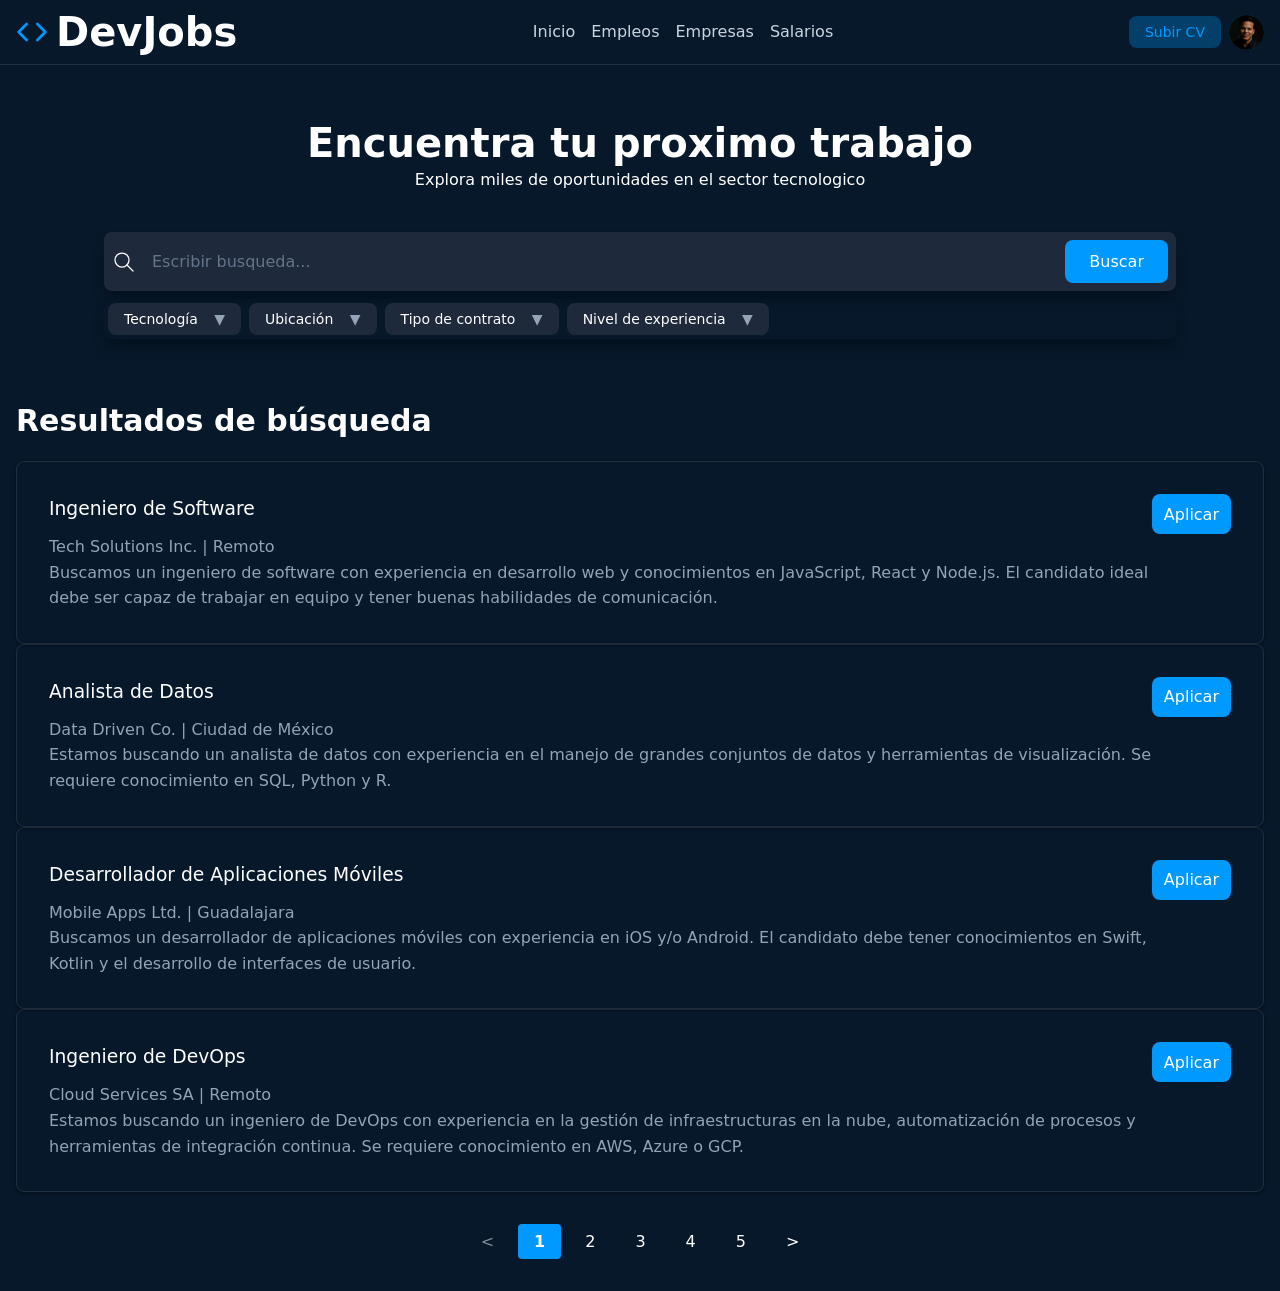
==== empleos.html @ 7d3ff59f "Initial commit Add initial HTML structure, styles, and images for job listing site" ====
<!DOCTYPE html>
<html lang="es">

  <head>
    <meta charset="UTF-8">
    <meta name="description">
    <!-- <meta name="viewport" content="width=device-width, initial-scale=1.0"> -->
    <title>Document</title>
    <link rel="stylesheet" href="./styles.css">
  </head>
  <body>
    <!-- Header -->
    <header>
        <h1>
          <svg fill="none" stroke="currentColor" stroke-linecap="round" stroke-linejoin="round" stroke-width="2"
            viewBox="0 0 24 24" xmlns="http://www.w3.org/2000/svg">
            <polyline points="16 18 22 12 16 6"></polyline>
            <polyline points="8 6 2 12 8 18"></polyline>
          </svg>
          DevJobs
        </h1>
        <nav>
          <a href="index.html">Inicio</a>
          <a href="empleos.html">Empleos</a>
          <a href="empresas.html">Empresas</a>
          <a href="salarios.html">Salarios</a>
        </nav>
      <div>
        <button type="button">Subir CV</button>
        <button type="button" class="btn-avatar"> 
          <img src="Profile_pic.png" alt=""> 
        </button>
      </div>
    </header>

    <!-- Main -->
    <main>
      <!-- Hero -->
      <section>
      <h1>Encuentra tu proximo trabajo</h1>
      <p>Explora miles de oportunidades en el sector tecnologico</p>

      <!-- Buscador -->
      <form role="search">
        <div class="search-row">
        <svg xmlns="http://www.w3.org/2000/svg" width="24" height="24" viewBox="0 0 24 24" fill="none"
          stroke="currentColor" stroke-width="1.25" stroke-linecap="round" stroke-linejoin="round"
          class="icon icon-tabler icons-tabler-outline icon-tabler-search">
          <path stroke="none" d="M0 0h24v24H0z" fill="none" />
          <path d="M10 10m-7 0a7 7 0 1 0 14 0a7 7 0 1 0 -14 0" />
          <path d="M21 21l-6 -6" />
        </svg>

        <input type="text" placeholder="Escribir busqueda...">

        <button type="submit">Buscar</button>
        </div>

        <div class="filters">
        <button type="button">Tecnología <span>▼</span></button>
        <button type="button">Ubicación <span>▼</span></button>
        <button type="button">Tipo de contrato <span>▼</span></button>
        <button type="button">Nivel de experiencia <span>▼</span></button>
        </div>
      </form>
      </section>

      <!-- Resultados -->
      <section class="results">
        <h2>Resultados de búsqueda</h2>

        <!-- Tarjeta 1 -->
        <article>
          <h3>Ingeniero de Software</h3>
          <p>Tech Solutions Inc. | Remoto</p>
          <p>
            Buscamos un ingeniero de software con experiencia en desarrollo web y
            conocimientos en JavaScript, React y Node.js. El candidato ideal debe
            ser capaz de trabajar en equipo y tener buenas habilidades de
            comunicación.
          </p>
          <button type="button">Aplicar</button>            
        </article>

        <!-- Tarjeta 2 -->
        <article>         
          <h3>Analista de Datos</h3>
          <p>Data Driven Co. | Ciudad de México</p>
          
          <p>
          Estamos buscando un analista de datos con experiencia en el manejo de
          grandes conjuntos de datos y herramientas de visualización. Se requiere
          conocimiento en SQL, Python y R.
          </p>         
          <button type="button">Aplicar</button>          
        </article>

        <!-- Tarjeta 3 -->
        <article>
        <h3>Desarrollador de Aplicaciones Móviles</h3>
        <p>Mobile Apps Ltd. | Guadalajara</p>
        
        <p>
          Buscamos un desarrollador de aplicaciones móviles con experiencia en
          iOS y/o Android. El candidato debe tener conocimientos en Swift, Kotlin
          y el desarrollo de interfaces de usuario.
        </p>
        <button type="button">Aplicar</button>
        </article>

        <!-- Tarjeta 4 -->
        <article>
          <h3>Ingeniero de DevOps</h3>
          <p>Cloud Services SA | Remoto</p>
        
          <p>
            Estamos buscando un ingeniero de DevOps con experiencia en la gestión
            de infraestructuras en la nube, automatización de procesos y
            herramientas de integración continua. Se requiere conocimiento en AWS,
            Azure o GCP.
          </p>        
          <button type="button">Aplicar</button>
        </article>
      </section>

      <!-- Paginación -->
      <nav class="pagination" role="navigation" aria-label="Paginación de resultados">
        <ul>
          <li>
        <button type="button" aria-label="Página anterior" disabled aria-disabled="true" data-action="prev">
          &lt;
        </button>
          </li>
          <li>
        <button type="button" aria-current="page" data-page="1">1</button>
          </li>
          <li>
        <button type="button" data-page="2">2</button>
          </li>
          <li>
        <button type="button" data-page="3">3</button>
          </li>
          <li>
        <button type="button" data-page="4">4</button>
          </li>
          <li>
        <button type="button" data-page="5">5</button>
          </li>
          <li>
        <button type="button" aria-label="Página siguiente" data-action="next">
          &gt;
        </button>
          </li>
        </ul>
      </nav>
    </main>
  </body>
</html>
---- styles.css ----
* {
  margin: 0;
  padding: 0;
  box-sizing: border-box;
}






:root {
  --primary: #3b4550;
  --primary-dark: #0a3d66;
  --primary-hover: #0d5ba8;
  --primary-light: #09f;
  --background: #06182a;
  --text-primary: #ffffff;
  --text-secondary: #cbd5e1;
  --text-muted: #94a3b8;
  --border: rgba(255, 255, 255, 0.1);
  --card-bg: #1e293b;
  --shadow: rgba(0, 0, 0, 0.3);
  --input-bg: #1e293b;
  --hsla-example: hsla(210, 100%, 56%, 1);
}










@font-face {
  font-family: 'Inter Variable';
  font-style: normal;
  font-display: swap;
  font-weight: 100 900;
  src: url(https://cdn.jsdelivr.net/fontsource/fonts/inter:vf@latest/latin-wght-normal.woff2) format('woff2-variations');
  unicode-range: U+0000-00FF,U+0131,U+0152-0153,U+02BB-02BC,U+02C6,U+02DA,U+02DC,U+0304,U+0308,U+0329,U+2000-206F,U+20AC,U+2122,U+2191,U+2193,U+2212,U+2215,U+FEFF,U+FFFD;
}










body {
  font-family: system-ui;
  background-color: var(--background);
  color: var(--text-primary);
  min-height: 100vh;
  display: flex;
  flex-direction: column;
  line-height: 1.6;
}













/* Títulos principales */
h1 {
  font-size: 2.5rem;
  line-height: 1.2;
  text-wrap: balance;
  display: flex;
  align-items: center;
  gap: 0.5rem;

  svg {
    width: 2rem;
    height: 2rem;
    color: var(--primary-light);
  }
}

h1 + p {
  text-wrap: balance;
  margin-bottom: 2rem
}

/* Header */
header {
  border-bottom: 1px solid var(--border);
  background: var(--background);
  padding: .5rem 1rem;
  display: flex;
  align-items: center;
  justify-content: space-between;
  gap: 2rem;

  h2 {
    font-size: 1.25rem;
    font-weight: 700;
    color: var(--text-primary);
  }
}





/* Navegación del header a otras páginas */
nav {
  align-items: center;
  gap: 1rem;
  display: flex;

  a {
    text-decoration: none;
    color: var(--text-secondary);
    transition: color 0.2s;
    font-weight: 500;

    &:hover, &:focus {
      color: var(--primary);
      outline: none;
    }
  }


}



/* Botones del Header */

header div {
  display: flex;
  gap: 0.5rem;
  align-items: center;
}
header div a {
  padding: 0.5rem 1rem;
  border-radius: 0.5rem;
  background-color: #334155;
  color: var(--text-primary);
  display: inline-block;
  font-size: 0.875rem;
  font-weight: 700;
  text-decoration: none;
  /* TODO */
}

header div button {
  display: inline-flex;
  width: auto;
  height: auto;
  padding: 0.5rem 1rem;
  border-radius: 0.5rem;
  border: none;
  font-size: 0.875rem;
  margin-left: auto;
  margin-right: auto;
  align-items: center;
  justify-content: center;
  color: var(--primary-light);
  background: rgba(0, 153, 255, .3);

  &.btn-avatar {
    width: 35px;
    height: 35px;
    border-radius: 100%;
    padding: 0;
    overflow: hidden;
    margin: auto;

    img {
      width: 100%;
      height: 100%;
      object-fit: cover;
      display: inline-block;
    }
  }
}
/* Hero */
main > section:nth-child(1) {
  height: 300px;
  text-align: center;
  display: flex;
  flex-direction: column;
  justify-content: center;
  align-items: center;

  h1 {
    padding-top: 36px;
  }

  & > img {
    position: absolute;
    width: 100%;
    height: 100%;
    object-fit: cover;
    z-index: -1;
    left: 0;
    right: 0;
    mask-image: linear-gradient(to bottom, rgba(16, 25, 34, 1) 5%, rgba(16, 25, 34, 0) 80%);
  }
}




/* Formulario de Búsqueda */
form {
  max-width: 70rem;
  width: 100%;
  margin: 0 auto;
  padding-inline: 1rem;
}

form div {
  margin: 0.5rem;
  display: flex;
  align-items: center;
  background-color: var(--input-bg);
  border-radius: 0.5rem;
  box-shadow: 0 10px 15px -3px var(--shadow);
  padding: 0.5rem;
  gap: 0.5rem;

  &.filters {
    padding: 0.25rem;
    background-color: transparent;

    button {
      background-color: var(--input-bg);
      padding: 0.5rem 1rem;
      font-size: 0.875rem;
    }
  }
}

form span {
  padding-left: 0.75rem;
  color: var(--text-muted);
  display: inline-flex;
  align-items: center;
  flex-shrink: 0;
}

form button {
  flex-shrink: 0;
  background-color: none;
}

form input[type="text"] {
  flex: 1;
  background: transparent;
  border: none;
  outline: none;
  color: var(--text-primary);
  padding: 0.75rem 0.5rem;
  font-size: 1rem;
  font-family: inherit;
}

form input[type="text"]::placeholder {
  color: #64748b;
}

button {
  padding: 0.75rem 1.5rem;
  border-radius: 0.5rem;
  background-color: var(--primary-light);
  color: white;
  font-weight: 400;
  border: none;
  cursor: pointer;
  transition: all 0.2s;
  font-family: inherit;
  font-size: 1rem;
  white-space: nowrap;

  &:hover, /* pseudo-clase que significa que el ratón está encima */
  &:focus { /* pseudo-clase que significa que el elemento tiene el foco */
    background-color: var(--primary-hover);
    outline: 1px solid white;
    outline-offset: 2px;
  }

  &:active { 
    transform: scale(0.90)
  }

  &:disabled {
    opacity: .5;
    pointer-events: none;
  }
}





/* Features Section */
main > section:nth-child(2) {
  padding: 2rem 1rem;
  max-width: 1280px;
  margin: 0 auto;
  padding-inline: 1rem;
  background-color: var(--background);
  padding-top: 2rem;

  & > header {
    gap: 2px;
    flex-direction: column;

    h2 {
      margin-bottom: 0;
    }

    p {
      opacity: .75;
    }
  }

  & > div {
    max-width: 1280px;
    margin: 0 auto;
  }
}

main > section:nth-child(2) h2 {
  font-size: 1.875rem;
  font-weight: 700;
  color: var(--text-primary);
  margin-bottom: 1rem;
}

main > section:nth-child(2) > div > div:first-child > p {
  font-size: 1.125rem;
  color: var(--text-muted);
  max-width: 42rem;
  margin: 0 auto;
}

/* Grid de Features */
main > section:nth-child(2) footer {
  display: grid;
  grid-template-columns: repeat(auto-fit, minmax(280px, 1fr));
  gap: 16px
}

/* Footer */
footer {
 
  width: 100%;
  background-color: var(--background);
  border-top: 1px solid var(--border);
  text-align: center;
  padding: 16px;

  small {
    color: var(--text-muted);
    font-size: 0.875rem;
  }
}

article {
  background-color: var(--card-bg);
  padding: 2rem;
  margin-bottom: 16px;
  border-radius: 0.5rem;
  box-shadow: 0px 1px 3px 0px rgba(0, 0, 0, 0.5);

  svg {
    color: var(--primary-light);
    background: rgba(0, 153, 255, .3);
    width: 64px;
    height: 64px;
    border-radius: 100%;
    padding: 16px;
  }

  p {
    color: var(--text-muted);
  }

  h3 {
    font-weight: 500;
  }
}


/* PAGINA DE RESULTADOS AJUSTES */

main > section.results article {
  background-color: transparent;
  border: 1px solid var(--border);
  display: grid;
  grid-template-columns: auto 1fr;
  grid-template-rows: auto auto;
  align-items: start;
  margin: auto;

}

main > section.results article h3,
main > section.results article p {
  grid-column: 1;
  grid-row: auto;
  gap: 0.5rem;
  margin-top: 0;
  width: auto;
}

main > section:nth-child(2) article button {
  grid-column: 2;
  grid-row: 1;
  align-self: start;
  justify-self: end;
  width: auto;
  height: 40px;
  border-color: white;
  display: inline-flex;
  align-items: center;
  padding: 0 0.75rem;
}

/* pagination */
.pagination {
  display: flex;
  justify-content: center;
  align-items: center;
  gap: 0.5rem;
  margin-bottom: 2rem;

  ul {
    display: flex;
    gap: 0.5rem;
    list-style-type: none;
    padding: 0;
    margin: 0;
  }

  button {
    padding: 0.5rem 1rem;
    border-radius: 0.25rem;
    background-color: var(--background);
    color: var(--text-primary);
    font-weight: normal;
    border: none;
    cursor: pointer;

    &:hover, &:focus {
      background-color: var(--primary-light);
      color: white;
      outline-offset: -1px;
      outline-color: white;
      outline-style: solid;
      outline-width: thin;
    }

    &[aria-current="page"] {
      background-color: var(--primary-light);
      color: white;
      font-weight:bold
    }
  }
}
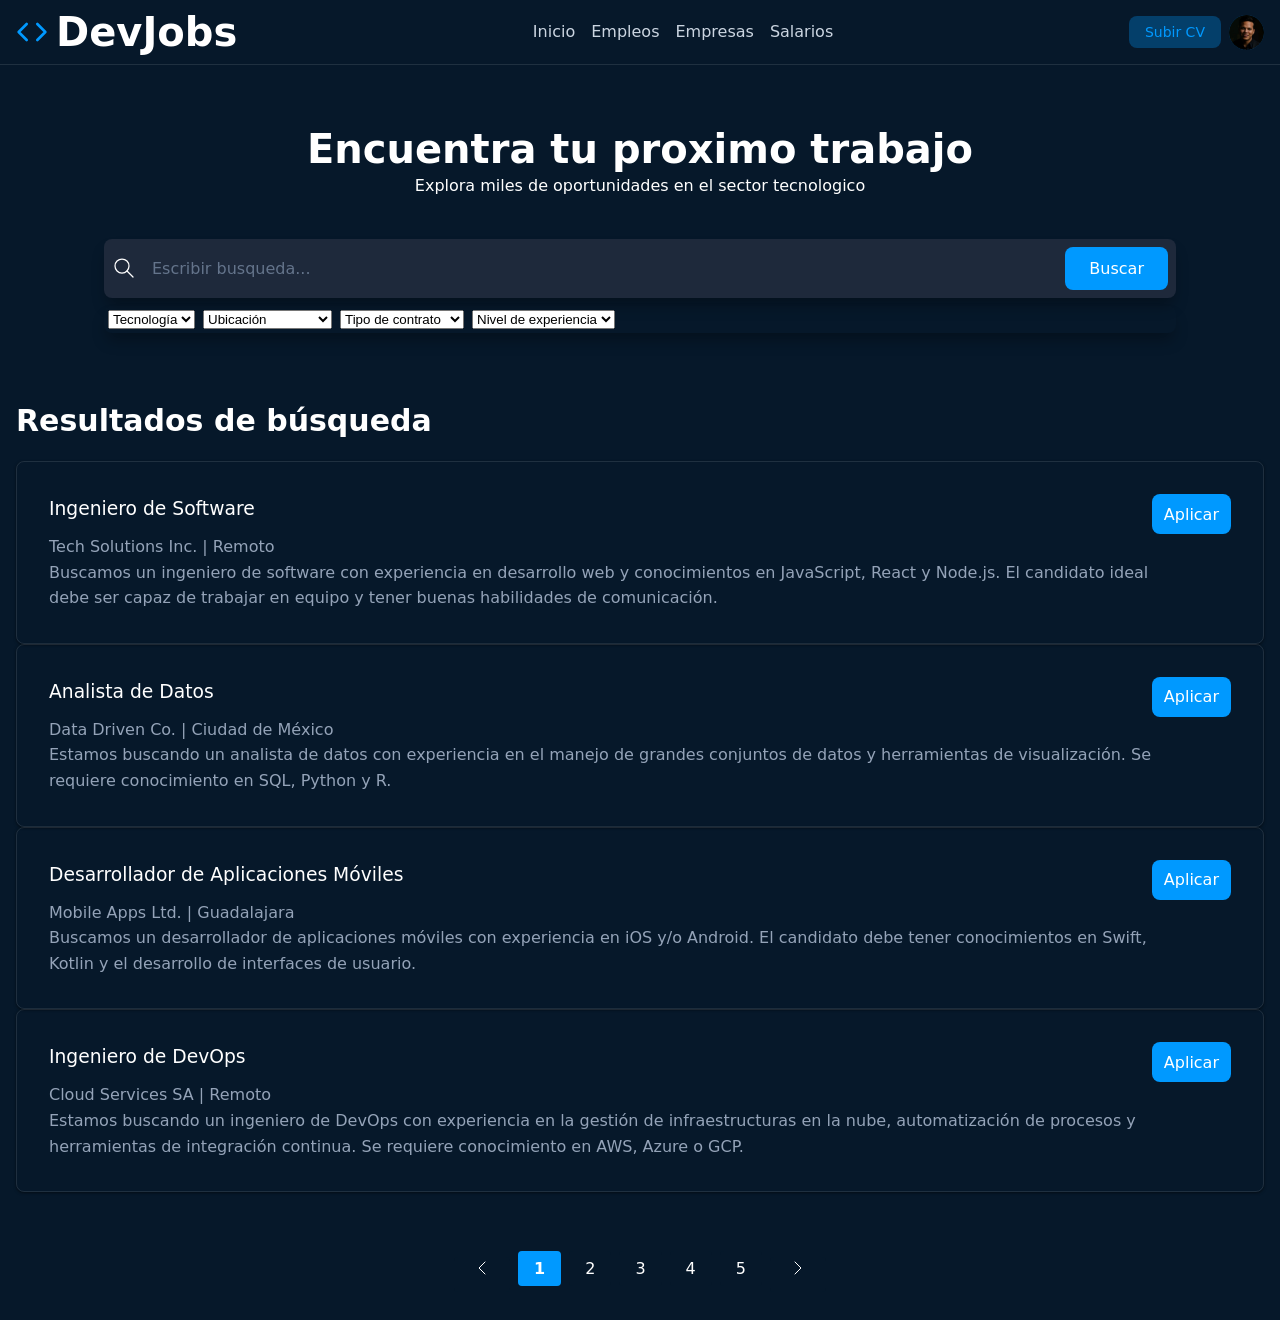
==== commit 7a38c729: "Ajustes necesarios" ====
--- a/empleos.html
+++ b/empleos.html
@@ -1,5 +1,6 @@
 <!DOCTYPE html>
 <html lang="es">
+
 
   <head>
     <meta charset="UTF-8">
@@ -57,10 +58,33 @@
         </div>
 
         <div class="filters">
-        <button type="button">Tecnología <span>▼</span></button>
-        <button type="button">Ubicación <span>▼</span></button>
-        <button type="button">Tipo de contrato <span>▼</span></button>
-        <button type="button">Nivel de experiencia <span>▼</span></button>
+          <select name="technology" id="technology" aria-label="Filtrar por tecnología">
+            <option value="" disabled selected>Tecnología</option>
+            <option value="javascript">JavaScript</option>
+            <option value="python">Python</option>
+            <option value="java">Java</option>
+          </select>
+
+          <select name="location" id="location" aria-label="Filtrar por ubicación">
+            <option value="" disabled selected>Ubicación</option>
+            <option value="remoto">Remoto</option>
+            <option value="cdmx">Ciudad de México</option>
+            <option value="guadalajara">Guadalajara</option>
+          </select>
+
+          <select name="contract" id="contract" aria-label="Filtrar por tipo de contrato">
+            <option value="" disabled selected>Tipo de contrato</option>
+            <option value="tiempo_completo">Tiempo completo</option>
+            <option value="medio_tiempo">Medio tiempo</option>
+            <option value="contrato">Por contrato</option>
+          </select>
+
+          <select name="experience" id="experience" aria-label="Filtrar por nivel de experiencia">
+            <option value="" disabled selected>Nivel de experiencia</option>
+            <option value="junior">Junior</option>
+            <option value="semi_senior">Semi-senior</option>
+            <option value="senior">Senior</option>
+          </select>
         </div>
       </form>
       </section>
@@ -126,31 +150,17 @@
       <!-- Paginación -->
       <nav class="pagination" role="navigation" aria-label="Paginación de resultados">
         <ul>
-          <li>
-        <button type="button" aria-label="Página anterior" disabled aria-disabled="true" data-action="prev">
-          &lt;
-        </button>
-          </li>
-          <li>
-        <button type="button" aria-current="page" data-page="1">1</button>
-          </li>
-          <li>
-        <button type="button" data-page="2">2</button>
-          </li>
-          <li>
-        <button type="button" data-page="3">3</button>
-          </li>
-          <li>
-        <button type="button" data-page="4">4</button>
-          </li>
-          <li>
-        <button type="button" data-page="5">5</button>
-          </li>
-          <li>
-        <button type="button" aria-label="Página siguiente" data-action="next">
-          &gt;
-        </button>
-          </li>
+          <li><a href="#" aria-label="Página anterior" aria-disabled="true" data-action="prev" tabindex="-1">
+            <svg xmlns="http://www.w3.org/2000/svg" width="24" height="24" viewBox="0 0 24 24" fill="none" stroke="currentColor" stroke-width="1" stroke-linecap="round" stroke-linejoin="round" class="icon icon-tabler icons-tabler-outline icon-tabler-chevron-left"><path stroke="none" d="M0 0h24v24H0z" fill="none"/><path d="M15 6l-6 6l6 6" /></svg>
+          </a></li>
+          <li><a href="?page=1" aria-current="page" data-page="1">1</a></li>
+          <li><a href="?page=2" data-page="2">2</a></li>
+          <li><a href="?page=3" data-page="3">3</a></li>
+          <li><a href="?page=4" data-page="4">4</a></li>
+          <li><a href="?page=5" data-page="5">5</a></li>
+          <li><a href="?page=2" aria-label="Página siguiente" data-action="next">
+            <svg xmlns="http://www.w3.org/2000/svg" width="24" height="24" viewBox="0 0 24 24" fill="none" stroke="currentColor" stroke-width="1" stroke-linecap="round" stroke-linejoin="round" class="icon icon-tabler icons-tabler-outline icon-tabler-chevron-right"><path stroke="none" d="M0 0h24v24H0z" fill="none"/><path d="M9 6l6 6l-6 6" /></svg>
+          </a></li>
         </ul>
       </nav>
     </main>
--- a/styles.css
+++ b/styles.css
@@ -401,6 +401,8 @@
 
 /* PAGINA DE RESULTADOS AJUSTES */
 
+
+
 main > section.results article {
   background-color: transparent;
   border: 1px solid var(--border);
@@ -440,7 +442,7 @@
   justify-content: center;
   align-items: center;
   gap: 0.5rem;
-  margin-bottom: 2rem;
+  margin-block: 2rem;
 
   ul {
     display: flex;
@@ -450,7 +452,7 @@
     margin: 0;
   }
 
-  button {
+  a {
     padding: 0.5rem 1rem;
     border-radius: 0.25rem;
     background-color: var(--background);
